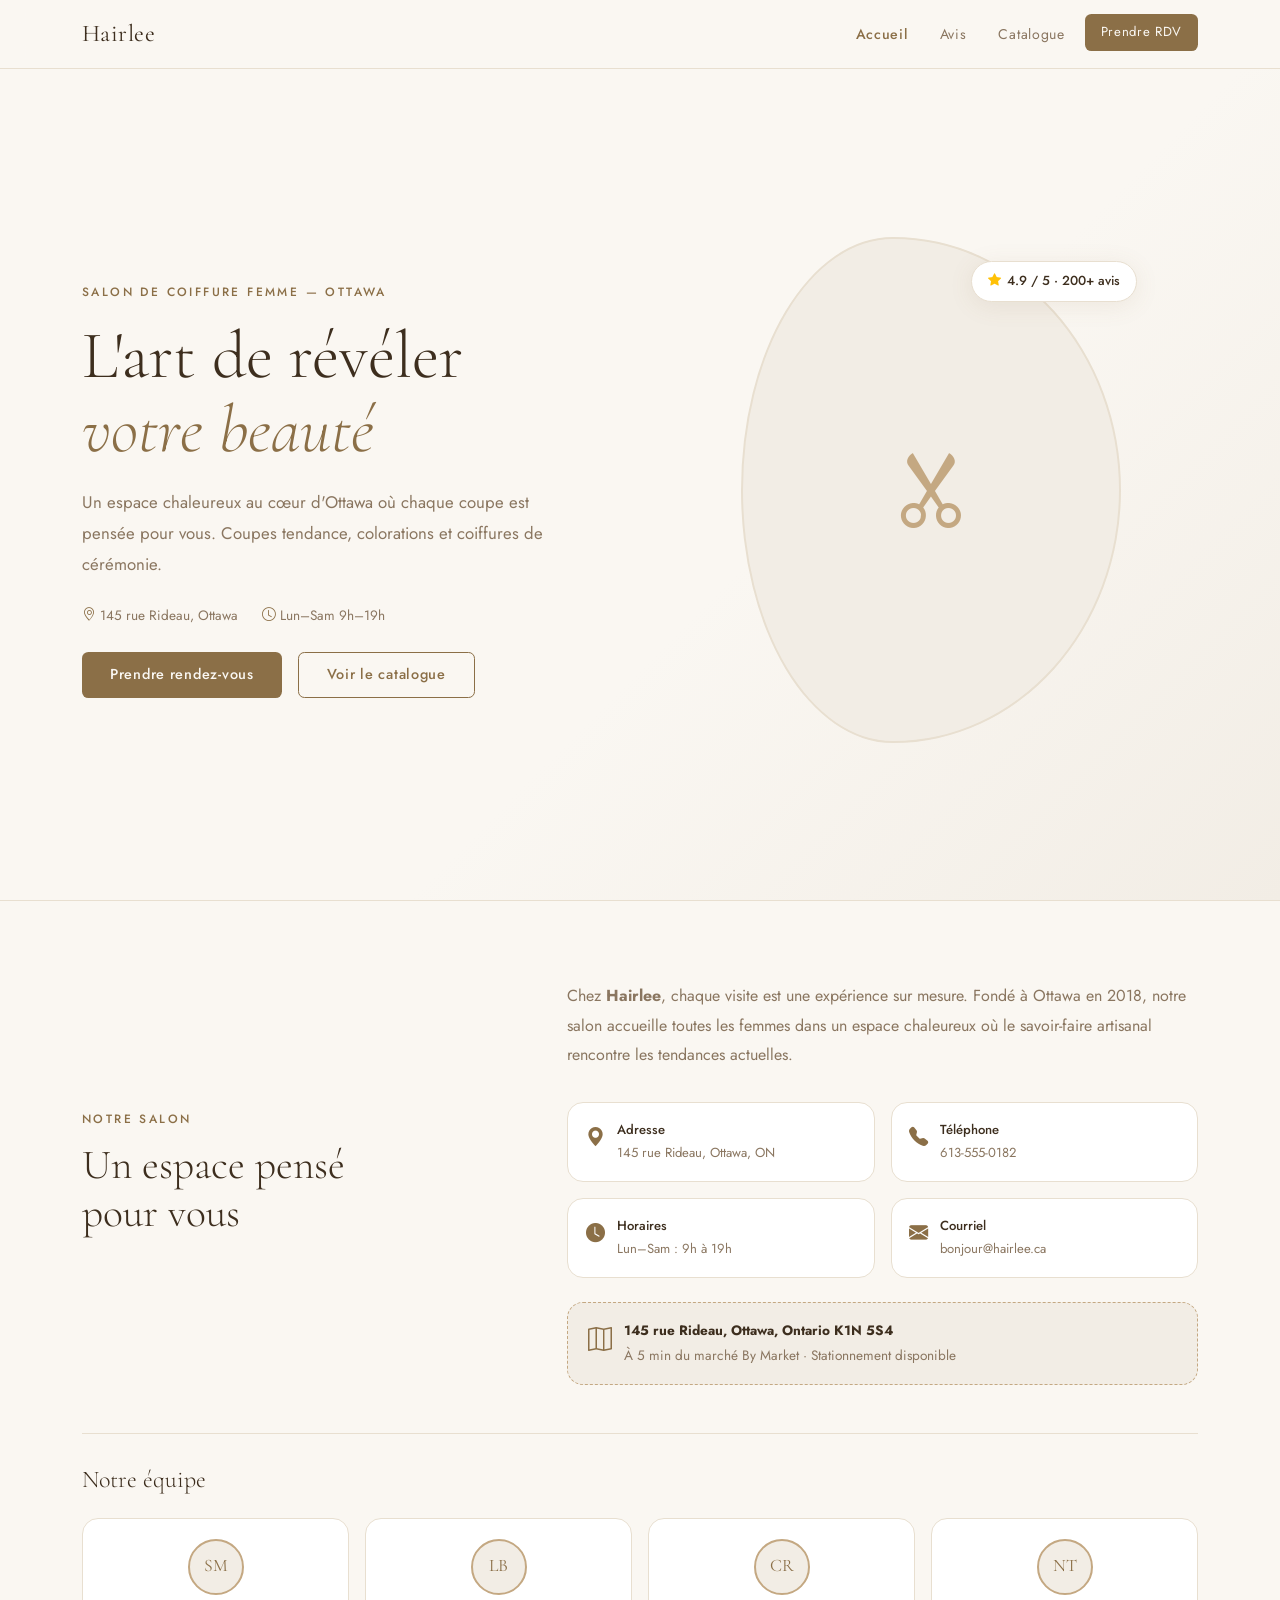
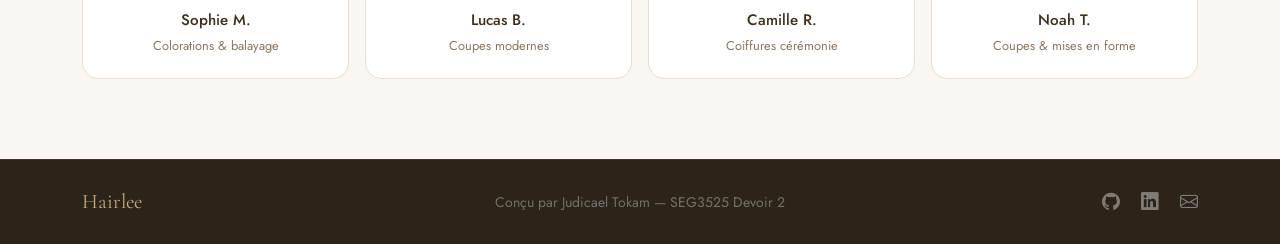
==== index.html @ fe2b675b "Initial commit - Site Hairlee" ====
<!DOCTYPE html>
<html lang="fr">
<head>
  <meta charset="UTF-8" />
  <meta name="viewport" content="width=device-width, initial-scale=1" />
  <title>Hairlee — Salon de Coiffure Ottawa</title>
  <link href="https://cdn.jsdelivr.net/npm/bootstrap@5.3.8/dist/css/bootstrap.min.css" rel="stylesheet">
  <link rel="stylesheet" href="https://cdn.jsdelivr.net/npm/bootstrap-icons@1.11.3/font/bootstrap-icons.min.css">
  <link href="https://fonts.googleapis.com/css2?family=Cormorant+Garamond:ital,wght@0,300;0,400;0,600;1,300;1,400&family=Jost:wght@300;400;500&display=swap" rel="stylesheet">
  <link rel="stylesheet" href="style.css" />
</head>
<body>

  <!-- NAVBAR -->
  <nav class="navbar navbar-expand-lg fixed-top" id="main-nav">
    <div class="container">
      <a class="navbar-brand" href="index.html">Hairlee</a>
      <button class="navbar-toggler" type="button" data-bs-toggle="collapse" data-bs-target="#navMenu"
        aria-controls="navMenu" aria-expanded="false" aria-label="Ouvrir le menu">
        <span class="navbar-toggler-icon"></span>
      </button>
      <div class="collapse navbar-collapse" id="navMenu">
        <ul class="navbar-nav ms-auto gap-2">
          <li class="nav-item"><a class="nav-link active" href="index.html">Accueil</a></li>
          <li class="nav-item"><a class="nav-link" href="avis.html">Avis</a></li>
          <li class="nav-item"><a class="nav-link" href="catalogue.html">Catalogue</a></li>
          <li class="nav-item"><a class="nav-link nav-cta" href="rdv.html">Prendre RDV</a></li>
        </ul>
      </div>
    </div>
  </nav>

  <!-- HERO -->
  <section id="hero" class="min-vh-100 d-flex align-items-center">
    <div class="container">
      <div class="row align-items-center g-5">
        <div class="col-lg-6 hero-text">
          <p class="hero-eyebrow">Salon de coiffure femme — Ottawa</p>
          <h1 class="hero-title">L'art de révéler<br><em>votre beauté</em></h1>
          <p class="hero-lead">
            Un espace chaleureux au cœur d'Ottawa où chaque coupe est pensée pour vous.
            Coupes tendance, colorations et coiffures de cérémonie.
          </p>
          <div class="hero-info d-flex gap-4 mb-4 flex-wrap">
            <span><i class="bi bi-geo-alt me-1"></i>145 rue Rideau, Ottawa</span>
            <span><i class="bi bi-clock me-1"></i>Lun–Sam 9h–19h</span>
          </div>
          <div class="d-flex gap-3 flex-wrap">
            <a href="rdv.html" class="btn btn-primary-custom">Prendre rendez-vous</a>
            <a href="catalogue.html" class="btn btn-outline-custom">Voir le catalogue</a>
          </div>
        </div>
        <div class="col-lg-6 d-flex justify-content-center">
          <div class="hero-visual">
            <div class="hero-card-float">
              <i class="bi bi-star-fill text-warning"></i>
              <span>4.9 / 5 · 200+ avis</span>
            </div>
            <div class="hero-img-placeholder">
              <i class="bi bi-scissors"></i>
            </div>
          </div>
        </div>
      </div>
    </div>
  </section>

  <!-- À PROPOS -->
  <section id="apropos" class="py-section">
    <div class="container">
      <div class="row g-5 align-items-center">
        <div class="col-lg-5">
          <p class="section-eyebrow">Notre salon</p>
          <h2 class="section-title">Un espace pensé<br>pour vous</h2>
        </div>
        <div class="col-lg-7">
          <p class="section-body">
            Chez <strong>Hairlee</strong>, chaque visite est une expérience sur mesure.
            Fondé à Ottawa en 2018, notre salon accueille toutes les femmes dans un espace chaleureux
            où le savoir-faire artisanal rencontre les tendances actuelles.
          </p>
          <div class="row g-3 mt-2">
            <div class="col-6">
              <div class="info-card">
                <i class="bi bi-geo-alt-fill"></i>
                <div>
                  <strong>Adresse</strong>
                  <span>145 rue Rideau, Ottawa, ON</span>
                </div>
              </div>
            </div>
            <div class="col-6">
              <div class="info-card">
                <i class="bi bi-telephone-fill"></i>
                <div>
                  <strong>Téléphone</strong>
                  <span>613-555-0182</span>
                </div>
              </div>
            </div>
            <div class="col-6">
              <div class="info-card">
                <i class="bi bi-clock-fill"></i>
                <div>
                  <strong>Horaires</strong>
                  <span>Lun–Sam : 9h à 19h</span>
                </div>
              </div>
            </div>
            <div class="col-6">
              <div class="info-card">
                <i class="bi bi-envelope-fill"></i>
                <div>
                  <strong>Courriel</strong>
                  <span>bonjour@hairlee.ca</span>
                </div>
              </div>
            </div>
          </div>
          <div class="map-box mt-4">
            <i class="bi bi-map"></i>
            <div>
              <strong>145 rue Rideau, Ottawa, Ontario K1N 5S4</strong>
              <span>À 5 min du marché By Market · Stationnement disponible</span>
            </div>
          </div>
        </div>
      </div>

      <!-- Équipe -->
      <div class="mt-5">
        <h3 class="team-title">Notre équipe</h3>
        <div class="row g-3 mt-2">
          <div class="col-6 col-md-3">
            <div class="team-card">
              <div class="team-avatar">SM</div>
              <strong>Sophie M.</strong>
              <span>Colorations &amp; balayage</span>
            </div>
          </div>
          <div class="col-6 col-md-3">
            <div class="team-card">
              <div class="team-avatar">LB</div>
              <strong>Lucas B.</strong>
              <span>Coupes modernes</span>
            </div>
          </div>
          <div class="col-6 col-md-3">
            <div class="team-card">
              <div class="team-avatar">CR</div>
              <strong>Camille R.</strong>
              <span>Coiffures cérémonie</span>
            </div>
          </div>
          <div class="col-6 col-md-3">
            <div class="team-card">
              <div class="team-avatar">NT</div>
              <strong>Noah T.</strong>
              <span>Coupes &amp; mises en forme</span>
            </div>
          </div>
        </div>
      </div>
    </div>
  </section>

  <!-- FOOTER -->
  <footer class="py-4">
    <div class="container">
      <div class="row align-items-center">
        <div class="col-md-4 mb-3 mb-md-0">
          <span class="footer-brand">Hairlee</span>
        </div>
        <div class="col-md-4 text-center mb-3 mb-md-0">
          <span class="text-muted small">Conçu par Judicael Tokam — SEG3525 Devoir 2</span>
        </div>
        <div class="col-md-4 text-md-end">
          <a href="https://github.com/judi10" class="social-link me-3" target="_blank" rel="noopener"><i class="bi bi-github"></i></a>
          <a href="https://linkedin.com/in/judicael-tokam/" class="social-link me-3" target="_blank" rel="noopener"><i class="bi bi-linkedin"></i></a>
          <a href="mailto:jtoka006@uottawa.ca" class="social-link" target="_blank" rel="noopener"><i class="bi bi-envelope"></i></a>
        </div>
      </div>
    </div>
  </footer>

  <script src="https://cdn.jsdelivr.net/npm/bootstrap@5.3.8/dist/js/bootstrap.bundle.min.js"></script>
  <script src="script.js"></script>
</body>
</html>
---- style.css ----
/* ══════════════════════════════════════════════════════════════════
   1. VARIABLES DE THÈME — Chaleureux & Naturel
══════════════════════════════════════════════════════════════════ */
:root {
  --color-bg:        #FAF7F2;
  --color-bg-alt:    #F2EDE5;
  --color-bg-dark:   #2C2419;
  --color-primary:   #8B6F47;
  --color-primary-light: #C4A882;
  --color-primary-dark:  #6B5235;
  --color-accent:    #D4956A;
  --color-text:      #3D2E1E;
  --color-text-muted:#8A7660;
  --color-card:      #FFFFFF;
  --color-border:    #E8DFD0;

  --font-display: 'Cormorant Garamond', Georgia, serif;
  --font-body:    'Jost', sans-serif;

  --transition: all 0.3s ease;
  --radius-card: 1rem;
  --radius-btn:  0.4rem;
  --shadow-card: 0 4px 24px rgba(139, 111, 71, 0.1);
  --shadow-hover: 0 12px 40px rgba(139, 111, 71, 0.2);
}

/* ══════════════════════════════════════════════════════════════════
   2. RESET & BASE
══════════════════════════════════════════════════════════════════ */
*, *::before, *::after { box-sizing: border-box; margin: 0; padding: 0; }

html { scroll-behavior: smooth; font-size: 16px; }

body {
  font-family: var(--font-body);
  background-color: var(--color-bg);
  color: var(--color-text);
  line-height: 1.75;
  overflow-x: hidden;
}

.py-section { padding: 5rem 0; }

/* ══════════════════════════════════════════════════════════════════
   3. TYPOGRAPHIE
══════════════════════════════════════════════════════════════════ */
h1, h2, h3 {
  font-family: var(--font-display);
  color: var(--color-text);
  line-height: 1.15;
}

.section-eyebrow {
  font-family: var(--font-body);
  font-size: 0.75rem;
  font-weight: 500;
  letter-spacing: 0.2em;
  text-transform: uppercase;
  color: var(--color-primary);
  margin-bottom: 0.75rem;
}

.section-title {
  font-family: var(--font-display);
  font-size: clamp(1.8rem, 3.5vw, 2.6rem);
  font-weight: 300;
  color: var(--color-text);
  margin-bottom: 1.25rem;
}

.section-title em {
  font-style: italic;
  color: var(--color-primary);
}

.section-body {
  font-size: 1rem;
  color: var(--color-text-muted);
  line-height: 1.85;
}

/* ══════════════════════════════════════════════════════════════════
   4. BOUTONS
══════════════════════════════════════════════════════════════════ */
.btn-primary-custom {
  background-color: var(--color-primary);
  color: #FAF7F2;
  border: none;
  border-radius: var(--radius-btn);
  padding: 0.75rem 1.75rem;
  font-family: var(--font-body);
  font-size: 0.9rem;
  font-weight: 500;
  letter-spacing: 0.05em;
  text-decoration: none;
  display: inline-block;
  transition: var(--transition);
  cursor: pointer;
}
.btn-primary-custom:hover {
  background-color: var(--color-primary-dark);
  color: #FAF7F2;
  transform: translateY(-2px);
  box-shadow: var(--shadow-hover);
}

.btn-outline-custom {
  background: transparent;
  color: var(--color-primary);
  border: 1.5px solid var(--color-primary);
  border-radius: var(--radius-btn);
  padding: 0.72rem 1.75rem;
  font-family: var(--font-body);
  font-size: 0.9rem;
  font-weight: 500;
  letter-spacing: 0.05em;
  text-decoration: none;
  display: inline-block;
  transition: var(--transition);
  cursor: pointer;
}
.btn-outline-custom:hover {
  background-color: var(--color-primary);
  color: #FAF7F2;
  transform: translateY(-2px);
}

/* ══════════════════════════════════════════════════════════════════
   5. NAVBAR
══════════════════════════════════════════════════════════════════ */
#main-nav {
  background: rgba(250, 247, 242, 0.92);
  backdrop-filter: blur(12px);
  border-bottom: 1px solid var(--color-border);
  transition: var(--transition);
}

#main-nav.scrolled {
  box-shadow: 0 4px 20px rgba(139, 111, 71, 0.12);
}

.navbar-brand {
  font-family: var(--font-display);
  font-size: 1.5rem;
  font-weight: 400;
  color: var(--color-text) !important;
  letter-spacing: 0.02em;
}

.nav-link {
  font-family: var(--font-body);
  font-size: 0.88rem;
  font-weight: 400;
  color: var(--color-text-muted) !important;
  letter-spacing: 0.05em;
  transition: var(--transition);
  padding: 0.5rem 0.75rem !important;
}
.nav-link:hover { color: var(--color-primary) !important; }

.nav-cta {
  background-color: var(--color-primary) !important;
  color: #FAF7F2 !important;
  border-radius: var(--radius-btn);
  padding: 0.45rem 1.1rem !important;
}
.nav-cta:hover {
  background-color: var(--color-primary-dark) !important;
  color: #FAF7F2 !important;
}

.navbar-toggler { border-color: var(--color-border); }

/* ══════════════════════════════════════════════════════════════════
   6. HERO
══════════════════════════════════════════════════════════════════ */
#hero {
  padding-top: 80px;
  background: linear-gradient(135deg, var(--color-bg) 60%, var(--color-bg-alt) 100%);
}

.hero-eyebrow {
  font-size: 0.75rem;
  font-weight: 500;
  letter-spacing: 0.2em;
  text-transform: uppercase;
  color: var(--color-primary);
  margin-bottom: 1rem;
}

.hero-title {
  font-family: var(--font-display);
  font-size: clamp(2.5rem, 6vw, 4.2rem);
  font-weight: 300;
  line-height: 1.1;
  margin-bottom: 1.25rem;
  color: var(--color-text);
}

.hero-title em {
  font-style: italic;
  color: var(--color-primary);
}

.hero-lead {
  font-size: 1.05rem;
  color: var(--color-text-muted);
  max-width: 480px;
  margin-bottom: 1.5rem;
  line-height: 1.85;
}

.hero-info {
  font-size: 0.85rem;
  color: var(--color-text-muted);
}
.hero-info i { color: var(--color-primary); }

/* Visual côté droit */
.hero-visual {
  position: relative;
  width: 380px;
  max-width: 100%;
}

.hero-img-placeholder {
  width: 100%;
  aspect-ratio: 3/4;
  background: var(--color-bg-alt);
  border-radius: 40% 60% 60% 40% / 50% 50% 50% 50%;
  border: 2px solid var(--color-border);
  display: flex;
  align-items: center;
  justify-content: center;
  font-size: 5rem;
  color: var(--color-primary-light);
}

.hero-card-float {
  position: absolute;
  top: 1.5rem;
  right: -1rem;
  background: var(--color-card);
  border: 1px solid var(--color-border);
  border-radius: 2rem;
  padding: 0.5rem 1rem;
  display: flex;
  align-items: center;
  gap: 0.4rem;
  font-size: 0.82rem;
  font-weight: 500;
  color: var(--color-text);
  box-shadow: var(--shadow-card);
  z-index: 2;
}

@media (max-width: 991.98px) {
  .hero-text { text-align: center; }
  .hero-lead { margin-inline: auto; }
  .hero-info { justify-content: center; }
  .hero-visual { width: 260px; }
}

/* ══════════════════════════════════════════════════════════════════
   7. À PROPOS
══════════════════════════════════════════════════════════════════ */
#apropos {
  background-color: var(--color-bg);
  border-top: 1px solid var(--color-border);
}

.info-card {
  display: flex;
  align-items: flex-start;
  gap: 0.75rem;
  background: var(--color-card);
  border: 1px solid var(--color-border);
  border-radius: var(--radius-card);
  padding: 1rem 1.1rem;
  transition: var(--transition);
}
.info-card:hover {
  border-color: var(--color-primary-light);
  box-shadow: var(--shadow-card);
}
.info-card i {
  font-size: 1.2rem;
  color: var(--color-primary);
  margin-top: 2px;
  flex-shrink: 0;
}
.info-card div { display: flex; flex-direction: column; }
.info-card strong { font-size: 0.82rem; font-weight: 500; color: var(--color-text); }
.info-card span { font-size: 0.82rem; color: var(--color-text-muted); }

.map-box {
  display: flex;
  align-items: flex-start;
  gap: 0.75rem;
  background: var(--color-bg-alt);
  border: 1px dashed var(--color-primary-light);
  border-radius: var(--radius-card);
  padding: 1rem 1.25rem;
  font-size: 0.85rem;
}
.map-box i {
  font-size: 1.5rem;
  color: var(--color-primary);
  flex-shrink: 0;
}
.map-box div { display: flex; flex-direction: column; gap: 2px; }
.map-box strong { color: var(--color-text); }
.map-box span { color: var(--color-text-muted); }

/* Équipe */
.team-title {
  font-family: var(--font-display);
  font-size: 1.5rem;
  font-weight: 300;
  color: var(--color-text);
  border-top: 1px solid var(--color-border);
  padding-top: 2rem;
}

.team-card {
  background: var(--color-card);
  border: 1px solid var(--color-border);
  border-radius: var(--radius-card);
  padding: 1.25rem 1rem;
  text-align: center;
  transition: var(--transition);
}
.team-card:hover {
  border-color: var(--color-primary-light);
  transform: translateY(-3px);
  box-shadow: var(--shadow-card);
}
.team-avatar {
  width: 56px;
  height: 56px;
  border-radius: 50%;
  background: var(--color-bg-alt);
  border: 2px solid var(--color-primary-light);
  display: flex;
  align-items: center;
  justify-content: center;
  font-family: var(--font-display);
  font-size: 1.1rem;
  color: var(--color-primary);
  margin: 0 auto 0.75rem;
}
.team-card strong {
  display: block;
  font-size: 0.95rem;
  font-weight: 500;
  color: var(--color-text);
}
.team-card span {
  display: block;
  font-size: 0.8rem;
  color: var(--color-text-muted);
  margin-top: 2px;
}

/* ══════════════════════════════════════════════════════════════════
   8. AVIS
══════════════════════════════════════════════════════════════════ */
.avis-section {
  background-color: var(--color-bg-alt);
  border-top: 1px solid var(--color-border);
  border-bottom: 1px solid var(--color-border);
}

.avis-card {
  background: var(--color-card);
  border: 1px solid var(--color-border);
  border-radius: var(--radius-card);
  padding: 1.5rem;
  transition: var(--transition);
  height: 100%;
}
.avis-card:hover {
  transform: translateY(-3px);
  box-shadow: var(--shadow-hover);
  border-color: var(--color-primary-light);
}
.avis-stars { color: #C4883A; font-size: 0.9rem; margin-bottom: 0.75rem; }
.avis-text {
  font-family: var(--font-display);
  font-style: italic;
  font-size: 1.05rem;
  color: var(--color-text);
  line-height: 1.65;
  margin-bottom: 1rem;
}
.avis-author { font-size: 0.82rem; color: var(--color-text-muted); }
.avis-author strong { color: var(--color-primary); font-style: normal; }

/* ══════════════════════════════════════════════════════════════════
   9. CATALOGUE
══════════════════════════════════════════════════════════════════ */
.filter-bar { margin-bottom: 2rem; }

.filter-btn {
  background: transparent;
  color: var(--color-text-muted);
  border: 1px solid var(--color-border);
  border-radius: 2rem;
  padding: 0.45rem 1.25rem;
  font-family: var(--font-body);
  font-size: 0.85rem;
  font-weight: 400;
  cursor: pointer;
  transition: var(--transition);
}
.filter-btn:hover {
  border-color: var(--color-primary);
  color: var(--color-primary);
}
.filter-btn.active {
  background: var(--color-primary);
  border-color: var(--color-primary);
  color: #FAF7F2;
}

.catalogue-card {
  background: var(--color-card);
  border: 1px solid var(--color-border);
  border-radius: var(--radius-card);
  overflow: hidden;
  transition: var(--transition);
  cursor: pointer;
}
.catalogue-card:hover {
  transform: translateY(-4px);
  box-shadow: var(--shadow-hover);
  border-color: var(--color-primary-light);
}
.catalogue-img {
  height: 180px;
  background: var(--color-bg-alt);
  display: flex;
  align-items: center;
  justify-content: center;
  font-size: 3rem;
  color: var(--color-primary-light);
  position: relative;
}
.catalogue-badge {
  position: absolute;
  top: 0.75rem;
  left: 0.75rem;
  background: var(--color-primary);
  color: #FAF7F2;
  font-size: 0.72rem;
  font-weight: 500;
  letter-spacing: 0.08em;
  padding: 0.2rem 0.65rem;
  border-radius: 2rem;
}
.catalogue-badge.viral {
  background: var(--color-accent);
}
.catalogue-body {
  padding: 0.9rem 1rem;
}
.catalogue-body strong {
  display: block;
  font-size: 0.95rem;
  color: var(--color-text);
  margin-bottom: 2px;
}
.catalogue-body span {
  font-size: 0.8rem;
  color: var(--color-text-muted);
}

/* ══════════════════════════════════════════════════════════════════
   10. RDV
══════════════════════════════════════════════════════════════════ */
.rdv-section {
  background-color: var(--color-bg-alt);
  border-top: 1px solid var(--color-border);
}

.rdv-form .form-label {
  font-size: 0.82rem;
  font-weight: 500;
  color: var(--color-text);
  letter-spacing: 0.03em;
  margin-bottom: 0.35rem;
}

.rdv-form .form-control,
.rdv-form .form-select {
  background: var(--color-card);
  border: 1px solid var(--color-border);
  border-radius: var(--radius-btn);
  color: var(--color-text);
  font-family: var(--font-body);
  font-size: 0.9rem;
  padding: 0.65rem 0.9rem;
  transition: var(--transition);
}
.rdv-form .form-control:focus,
.rdv-form .form-select:focus {
  outline: none;
  border-color: var(--color-primary);
  box-shadow: 0 0 0 3px rgba(139, 111, 71, 0.12);
}
.rdv-form .form-control.valide { border-color: #6aaa64; }
.rdv-form .form-control.invalide,
.rdv-form .form-select.invalide { border-color: #c0392b; }

.invalid-msg {
  font-size: 0.78rem;
  color: #c0392b;
  margin-top: 4px;
  display: none;
}
.invalid-msg.visible { display: block; }

.confirm-box {
  background: var(--color-card);
  border: 1px solid var(--color-border);
  border-radius: var(--radius-card);
  padding: 2.5rem;
}
.confirm-icon {
  font-size: 3rem;
  color: #6aaa64;
}
.confirm-box h3 {
  font-family: var(--font-display);
  font-weight: 300;
  font-size: 1.8rem;
}

/* ══════════════════════════════════════════════════════════════════
   11. FOOTER
══════════════════════════════════════════════════════════════════ */
footer {
  background-color: var(--color-bg-dark);
  border-top: 1px solid rgba(255, 255, 255, 0.08);
}

.footer-brand {
  font-family: var(--font-display);
  font-size: 1.3rem;
  color: var(--color-primary-light);
}

footer .text-muted { color: rgba(255,255,255,0.35) !important; }

.social-link {
  color: rgba(255, 255, 255, 0.4);
  font-size: 1.1rem;
  transition: var(--transition);
  display: inline-block;
}
.social-link:hover {
  color: var(--color-primary-light);
  transform: translateY(-2px);
}

/* ══════════════════════════════════════════════════════════════════
   12. ANIMATIONS
══════════════════════════════════════════════════════════════════ */
.fade-in {
  opacity: 0;
  transform: translateY(20px);
  transition: opacity 0.6s ease, transform 0.6s ease;
}
.fade-in.visible {
  opacity: 1;
  transform: translateY(0);
}

/* ══════════════════════════════════════════════════════════════════
   13. EN-TÊTE DE PAGE (pages internes)
══════════════════════════════════════════════════════════════════ */
.page-header {
  padding: 5.2rem 0 0.6rem;
  background: var(--color-bg);
  border-bottom: 1px solid var(--color-border);
}
.page-header .section-eyebrow { display: none; }
.page-header .section-title {
  font-size: 1.15rem;
  font-weight: 400;
  margin-bottom: 0;
}
.page-header .section-body { display: none; }

/* ══════════════════════════════════════════════════════════════════
   14. NOTE GLOBALE (avis.html)
══════════════════════════════════════════════════════════════════ */
.note-globale {
  display: flex;
  align-items: center;
  gap: 1rem;
  padding: 0.6rem 1.1rem;
  background: var(--color-card);
  border: 1px solid var(--color-border);
  border-radius: 2rem;
  margin-bottom: 1.25rem;
  width: fit-content;
}
.note-chiffre {
  font-family: var(--font-display);
  font-size: 1.6rem;
  font-weight: 400;
  color: var(--color-primary);
  line-height: 1;
}
.note-etoiles {
  color: #C4883A;
  font-size: 1rem;
}
.note-label {
  font-size: 0.78rem;
  color: var(--color-text-muted);
}

/* ══════════════════════════════════════════════════════════════════
   15. INFOS PRATIQUES (rdv.html)
══════════════════════════════════════════════════════════════════ */
.rdv-info-box {
  background: var(--color-card);
  border: 1px solid var(--color-border);
  border-radius: var(--radius-card);
  padding: 1.75rem;
}
.rdv-info-title {
  font-family: var(--font-display);
  font-size: 1.3rem;
  font-weight: 300;
  color: var(--color-text);
  margin-bottom: 1.25rem;
  padding-bottom: 0.75rem;
  border-bottom: 1px solid var(--color-border);
}
.rdv-info-item {
  display: flex;
  align-items: flex-start;
  gap: 0.75rem;
  margin-bottom: 1rem;
}
.rdv-info-item i {
  font-size: 1rem;
  color: var(--color-primary);
  margin-top: 3px;
  flex-shrink: 0;
}
.rdv-info-item div {
  display: flex;
  flex-direction: column;
}
.rdv-info-item strong {
  font-size: 0.85rem;
  font-weight: 500;
  color: var(--color-text);
}
.rdv-info-item span {
  font-size: 0.82rem;
  color: var(--color-text-muted);
}

/* Bouton dans carte catalogue */
.btn-catalogue-rdv {
  display: inline-block;
  margin-top: 6px;
  font-size: 0.78rem;
  color: var(--color-primary);
  text-decoration: none;
  font-weight: 500;
  transition: var(--transition);
}
.btn-catalogue-rdv:hover {
  color: var(--color-primary-dark);
  text-decoration: underline;
}

/* ══════════════════════════════════════════════════════════════════
   16. CATALOGUE — cartes avec vraies images
══════════════════════════════════════════════════════════════════ */
.catalogue-img {
  height: 240px;        /* Plus grand pour bien voir les photos */
  position: relative;
  overflow: hidden;
  background: var(--color-bg-alt);
}

.catalogue-photo {
  width: 100%;
  height: 100%;
  object-fit: cover;
  object-position: center top;
  transition: transform 0.4s ease;
  display: block;
}

.catalogue-card:hover .catalogue-photo {
  transform: scale(1.05);
}

/* Fallback si image manquante */
.catalogue-img-fallback {
  display: flex;
  align-items: center;
  justify-content: center;
}
.catalogue-img-icon {
  font-size: 3rem;
  color: var(--color-primary-light);
}

/* ══════════════════════════════════════════════════════════════════
   17. CONFIRMATION RDV
══════════════════════════════════════════════════════════════════ */
.confirm-icon-wrap {
  margin-bottom: 0.5rem;
}
.confirm-icon {
  font-size: 3.5rem;
  color: #6aaa64;
}
.confirm-email-note {
  font-size: 0.85rem;
  color: var(--color-text-muted);
  margin-top: 0.75rem;
}
.confirm-box h3 {
  font-family: var(--font-display);
  font-weight: 300;
  font-size: 2rem;
  color: var(--color-text);
}

/* ══════════════════════════════════════════════════════════════════
   PAGE CONTENT — pages internes sans en-tête
══════════════════════════════════════════════════════════════════ */
.page-content {
  padding-top: 5rem;   /* compense la navbar fixe */
  padding-bottom: 2rem;
}

/* Lien actif dans la navbar — couleur primaire sans fond */
.nav-link.active {
  color: var(--color-primary) !important;
  font-weight: 500;
}

/* Étoiles partielles avec SVG clip */
.avis-stars { letter-spacing: 2px; }
.star-full  { color: #C4883A; }
.star-part  { color: #C4883A; opacity: 0.45; }
.star-empty { color: #D8CFC4; }

/* Réduction espace page avis */
.avis-card { padding: 1.1rem; }
.avis-text { font-size: 0.95rem; margin-bottom: 0.6rem; }
.avis-author { font-size: 0.78rem; }
.page-content { padding-top: 4.8rem; padding-bottom: 1rem; }

/* ══ RDV PAGE — layout pleine hauteur ══ */
body.page-rdv {
  display: flex;
  flex-direction: column;
  min-height: 100vh;
}
body.page-rdv .page-content {
  flex: 1;
  padding-top: 5rem;
  padding-bottom: 2rem;
}

/* ══ NAVBAR — bouton Prendre RDV lisible ══ */
.nav-cta {
  white-space: nowrap;
  padding: 0.45rem 1rem !important;
  font-size: 0.82rem !important;
}

/* ══ AVIS + CATALOGUE — footer collé en bas ══ */
body.page-avis,
body.page-catalogue {
  display: flex;
  flex-direction: column;
  min-height: 100vh;
}
body.page-avis .page-content,
body.page-catalogue .page-content {
  flex: 1;
}
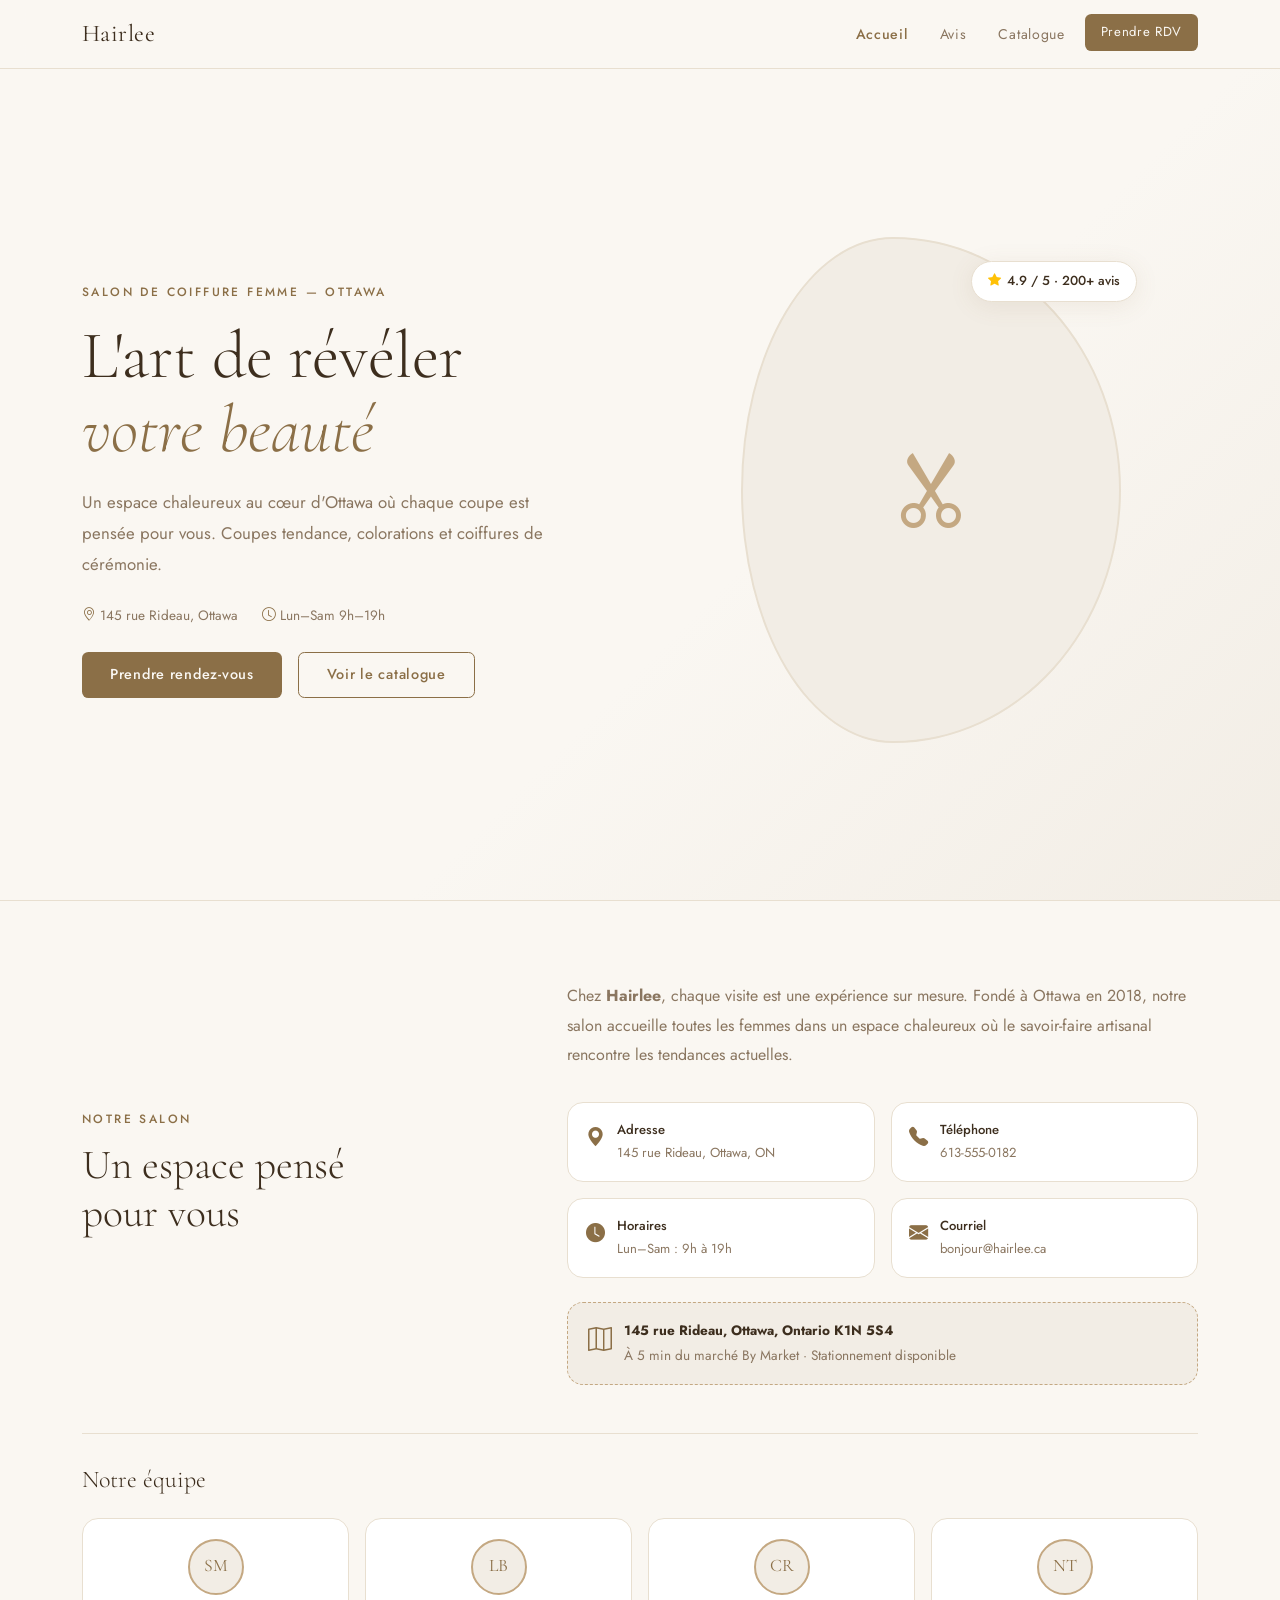
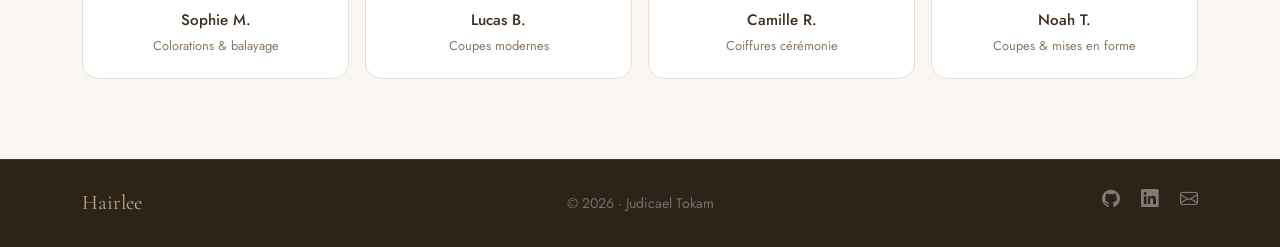
==== commit aa45550a: "few things done" ====
--- a/index.html
+++ b/index.html
@@ -172,7 +172,7 @@
           <span class="footer-brand">Hairlee</span>
         </div>
         <div class="col-md-4 text-center mb-3 mb-md-0">
-          <span class="text-muted small">Conçu par Judicael Tokam — SEG3525 Devoir 2</span>
+          <span class="text-muted small">© 2026 · Judicael Tokam</span>
         </div>
         <div class="col-md-4 text-md-end">
           <a href="https://github.com/judi10" class="social-link me-3" target="_blank" rel="noopener"><i class="bi bi-github"></i></a>
--- a/style.css
+++ b/style.css
@@ -792,4 +792,38 @@
 body.page-avis .page-content,
 body.page-catalogue .page-content {
   flex: 1;
+}
+
+/* ══ ESPACEMENT SOUS LA NAVBAR — pages internes ══ */
+body.page-avis .page-content,
+body.page-catalogue .page-content,
+body.page-rdv .page-content {
+  padding-top: 6rem;
+}
+
+/* ══ FOOTER — centré mobile, cohérent ══ */
+footer .row { text-align: center; }
+footer .col-md-4 { text-align: center !important; margin-bottom: 0.5rem; }
+@media (min-width: 768px) {
+  footer .col-md-4:first-child  { text-align: left !important; }
+  footer .col-md-4:last-child   { text-align: right !important; }
+  footer .col-md-4:nth-child(2) { text-align: center !important; }
+}
+
+/* ══ CATALOGUE IMAGE — pas de coupure, couvre toute la zone ══ */
+.catalogue-img {
+  height: 220px;
+  overflow: hidden;
+  border-radius: var(--radius-card) var(--radius-card) 0 0;
+}
+.catalogue-photo {
+  width: 100%;
+  height: 100%;
+  object-fit: cover;
+  object-position: center center;
+  display: block;
+  transform: none !important;
+}
+.catalogue-card:hover .catalogue-photo {
+  transform: none !important;
 }
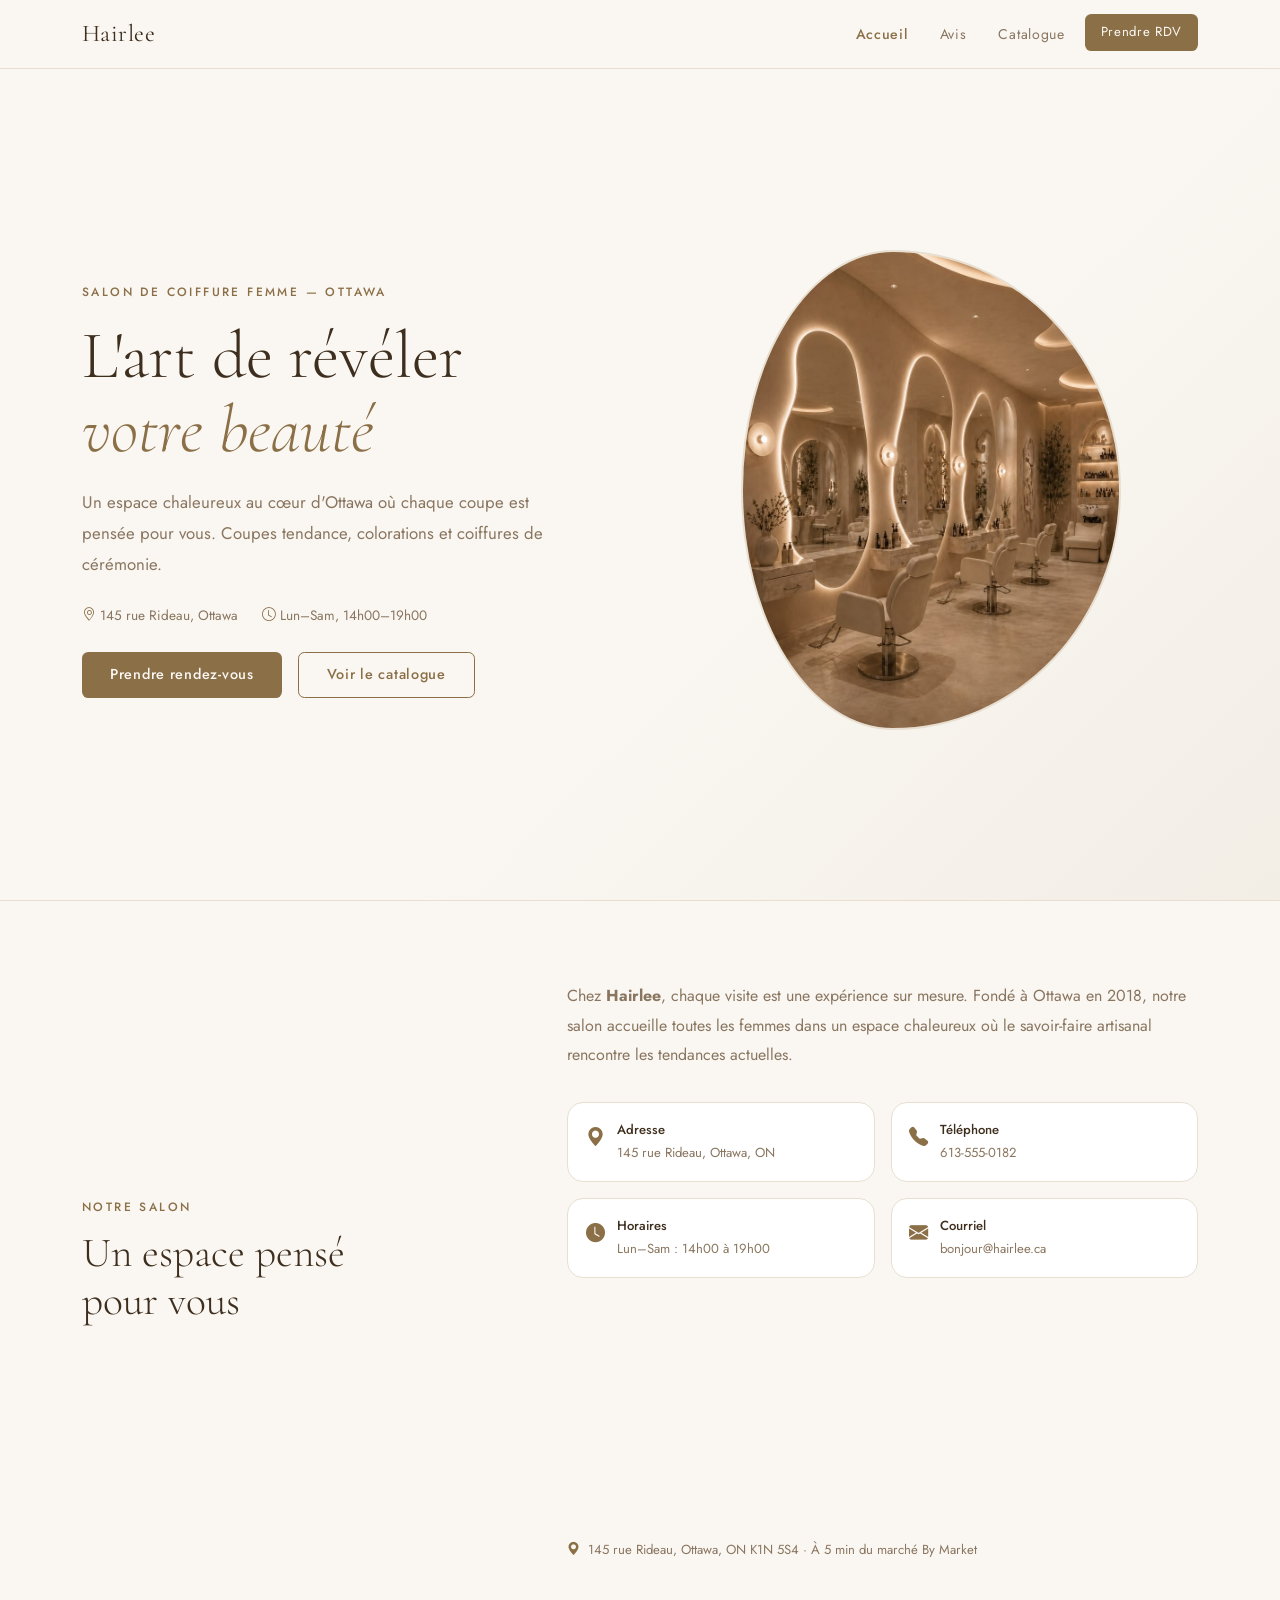
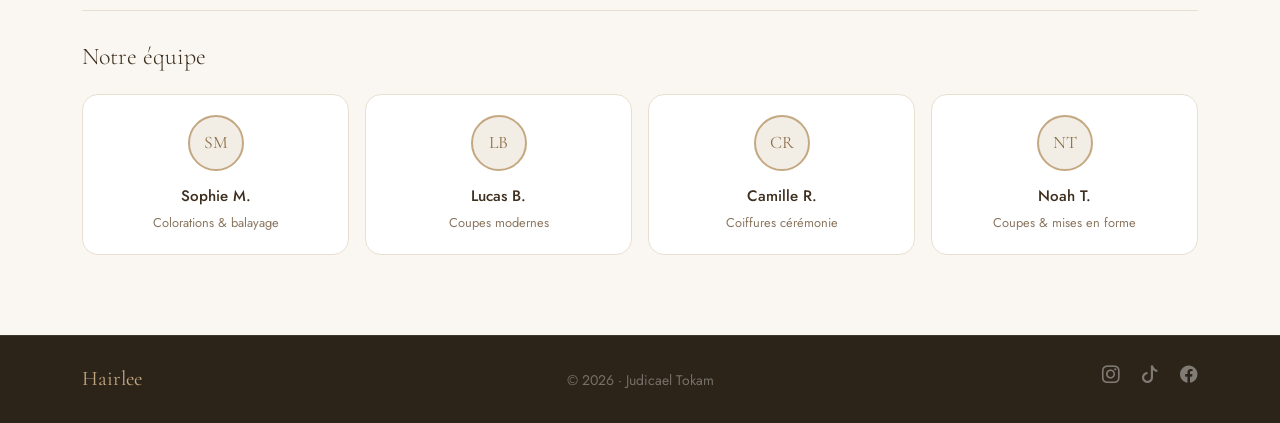
==== commit 5e65f7da: "things done" ====
--- a/index.html
+++ b/index.html
@@ -43,7 +43,7 @@
           </p>
           <div class="hero-info d-flex gap-4 mb-4 flex-wrap">
             <span><i class="bi bi-geo-alt me-1"></i>145 rue Rideau, Ottawa</span>
-            <span><i class="bi bi-clock me-1"></i>Lun–Sam 9h–19h</span>
+            <span><i class="bi bi-clock me-1"></i>Lun–Sam, 14h00–19h00</span>
           </div>
           <div class="d-flex gap-3 flex-wrap">
             <a href="rdv.html" class="btn btn-primary-custom">Prendre rendez-vous</a>
@@ -52,13 +52,7 @@
         </div>
         <div class="col-lg-6 d-flex justify-content-center">
           <div class="hero-visual">
-            <div class="hero-card-float">
-              <i class="bi bi-star-fill text-warning"></i>
-              <span>4.9 / 5 · 200+ avis</span>
-            </div>
-            <div class="hero-img-placeholder">
-              <i class="bi bi-scissors"></i>
-            </div>
+<img src="images/salon.jpeg" alt="Salon Hairlee" class="hero-salon-img" />
           </div>
         </div>
       </div>
@@ -103,7 +97,7 @@
                 <i class="bi bi-clock-fill"></i>
                 <div>
                   <strong>Horaires</strong>
-                  <span>Lun–Sam : 9h à 19h</span>
+                  <span>Lun–Sam : 14h00 à 19h00</span>
                 </div>
               </div>
             </div>
@@ -117,12 +111,21 @@
               </div>
             </div>
           </div>
-          <div class="map-box mt-4">
-            <i class="bi bi-map"></i>
-            <div>
-              <strong>145 rue Rideau, Ottawa, Ontario K1N 5S4</strong>
-              <span>À 5 min du marché By Market · Stationnement disponible</span>
-            </div>
+          <div class="map-embed mt-4">
+            <iframe
+              src="https://www.google.com/maps/embed?pb=!1m18!1m12!1m3!1d2800.4!2d-75.6919!3d45.4284!2m3!1f0!2f0!3f0!3m2!1i1024!2i768!4f13.1!3m3!1m2!1s0x4cce05b3f4b9f38d%3A0x5a8d0d3f2b1c4e0!2s145%20Rideau%20St%2C%20Ottawa%2C%20ON%20K1N%205S4!5e0!3m2!1sfr!2sca!4v1700000000000!5m2!1sfr!2sca"
+              width="100%"
+              height="220"
+              style="border:0; border-radius: var(--radius-card);"
+              allowfullscreen=""
+              loading="lazy"
+              referrerpolicy="no-referrer-when-downgrade"
+              title="Localisation du salon Hairlee">
+            </iframe>
+            <p class="map-adresse mt-2">
+              <i class="bi bi-geo-alt-fill me-1"></i>
+              145 rue Rideau, Ottawa, ON K1N 5S4 · À 5 min du marché By Market
+            </p>
           </div>
         </div>
       </div>
@@ -175,9 +178,9 @@
           <span class="text-muted small">© 2026 · Judicael Tokam</span>
         </div>
         <div class="col-md-4 text-md-end">
-          <a href="https://github.com/judi10" class="social-link me-3" target="_blank" rel="noopener"><i class="bi bi-github"></i></a>
-          <a href="https://linkedin.com/in/judicael-tokam/" class="social-link me-3" target="_blank" rel="noopener"><i class="bi bi-linkedin"></i></a>
-          <a href="mailto:jtoka006@uottawa.ca" class="social-link" target="_blank" rel="noopener"><i class="bi bi-envelope"></i></a>
+          <a href="https://www.instagram.com/uottawa/?hl=fr" class="social-link me-3" target="_blank" rel="noopener"><i class="bi bi-instagram"></i></a>
+          <a href="https://www.tiktok.com/@uottawacampus" class="social-link me-3" target="_blank" rel="noopener"><i class="bi bi-tiktok"></i></a>
+          <a href="https://www.facebook.com/uottawa/?locale=fr_CA" class="social-link" target="_blank" rel="noopener"><i class="bi bi-facebook"></i></a>
         </div>
       </div>
     </div>
--- a/style.css
+++ b/style.css
@@ -826,4 +826,100 @@
 }
 .catalogue-card:hover .catalogue-photo {
   transform: none !important;
+}
+
+/* ══ CATALOGUE IMAGE — qualité et visibilité de la coiffure ══ */
+.catalogue-img {
+  height: 300px !important;
+  overflow: hidden;
+  border-radius: var(--radius-card) var(--radius-card) 0 0;
+  background: var(--color-bg-alt);
+}
+.catalogue-photo {
+  width: 100% !important;
+  height: 100% !important;
+  object-fit: contain !important;
+  object-position: center top !important;
+  display: block;
+  transform: none !important;
+  background: var(--color-bg-alt);
+}
+.catalogue-card:hover .catalogue-photo {
+  transform: none !important;
+}
+
+/* ══ CATALOGUE IMAGE — hauteur fixe stricte, image centrée sans déborder ══ */
+.catalogue-img {
+  height: 260px !important;
+  max-height: 260px !important;
+  min-height: 260px !important;
+  width: 100%;
+  overflow: hidden !important;
+  border-radius: var(--radius-card) var(--radius-card) 0 0;
+  background: var(--color-bg-alt);
+  display: flex;
+  align-items: center;
+  justify-content: center;
+  position: relative;
+}
+.catalogue-photo {
+  width: 100% !important;
+  height: 100% !important;
+  object-fit: cover !important;
+  object-position: center 20% !important;
+  display: block !important;
+  flex-shrink: 0;
+  transform: none !important;
+}
+.catalogue-card:hover .catalogue-photo {
+  transform: none !important;
+}
+.catalogue-card {
+  overflow: hidden;
+}
+
+/* ══ CATALOGUE — corps carte sans nom de coupe ══ */
+.catalogue-categorie {
+  display: block;
+  font-size: 0.95rem;
+  font-weight: 600;
+  color: var(--color-text);
+  margin-bottom: 2px;
+}
+.catalogue-coiffeur {
+  display: block;
+  font-size: 0.8rem;
+  color: var(--color-text-muted);
+  margin-bottom: 4px;
+}
+
+/* ══ MAP EMBED ══ */
+.map-embed iframe {
+  width: 100%;
+  border-radius: var(--radius-card);
+  border: 1px solid var(--color-border);
+}
+.map-adresse {
+  font-size: 0.82rem;
+  color: var(--color-text-muted);
+  margin-bottom: 0;
+}
+.map-adresse i { color: var(--color-primary); }
+
+/* ══ HERO — vraie image salon ══ */
+.hero-salon-img {
+  width: 100%;
+  max-width: 420px;
+  height: 480px;
+  object-fit: cover;
+  object-position: center;
+  border-radius: 40% 60% 60% 40% / 50% 50% 50% 50%;
+  border: 2px solid var(--color-border);
+  display: block;
+}
+
+/* ══ AVIS — note globale centrée ══ */
+.note-globale.mx-auto {
+  margin-left: auto !important;
+  margin-right: auto !important;
 }
